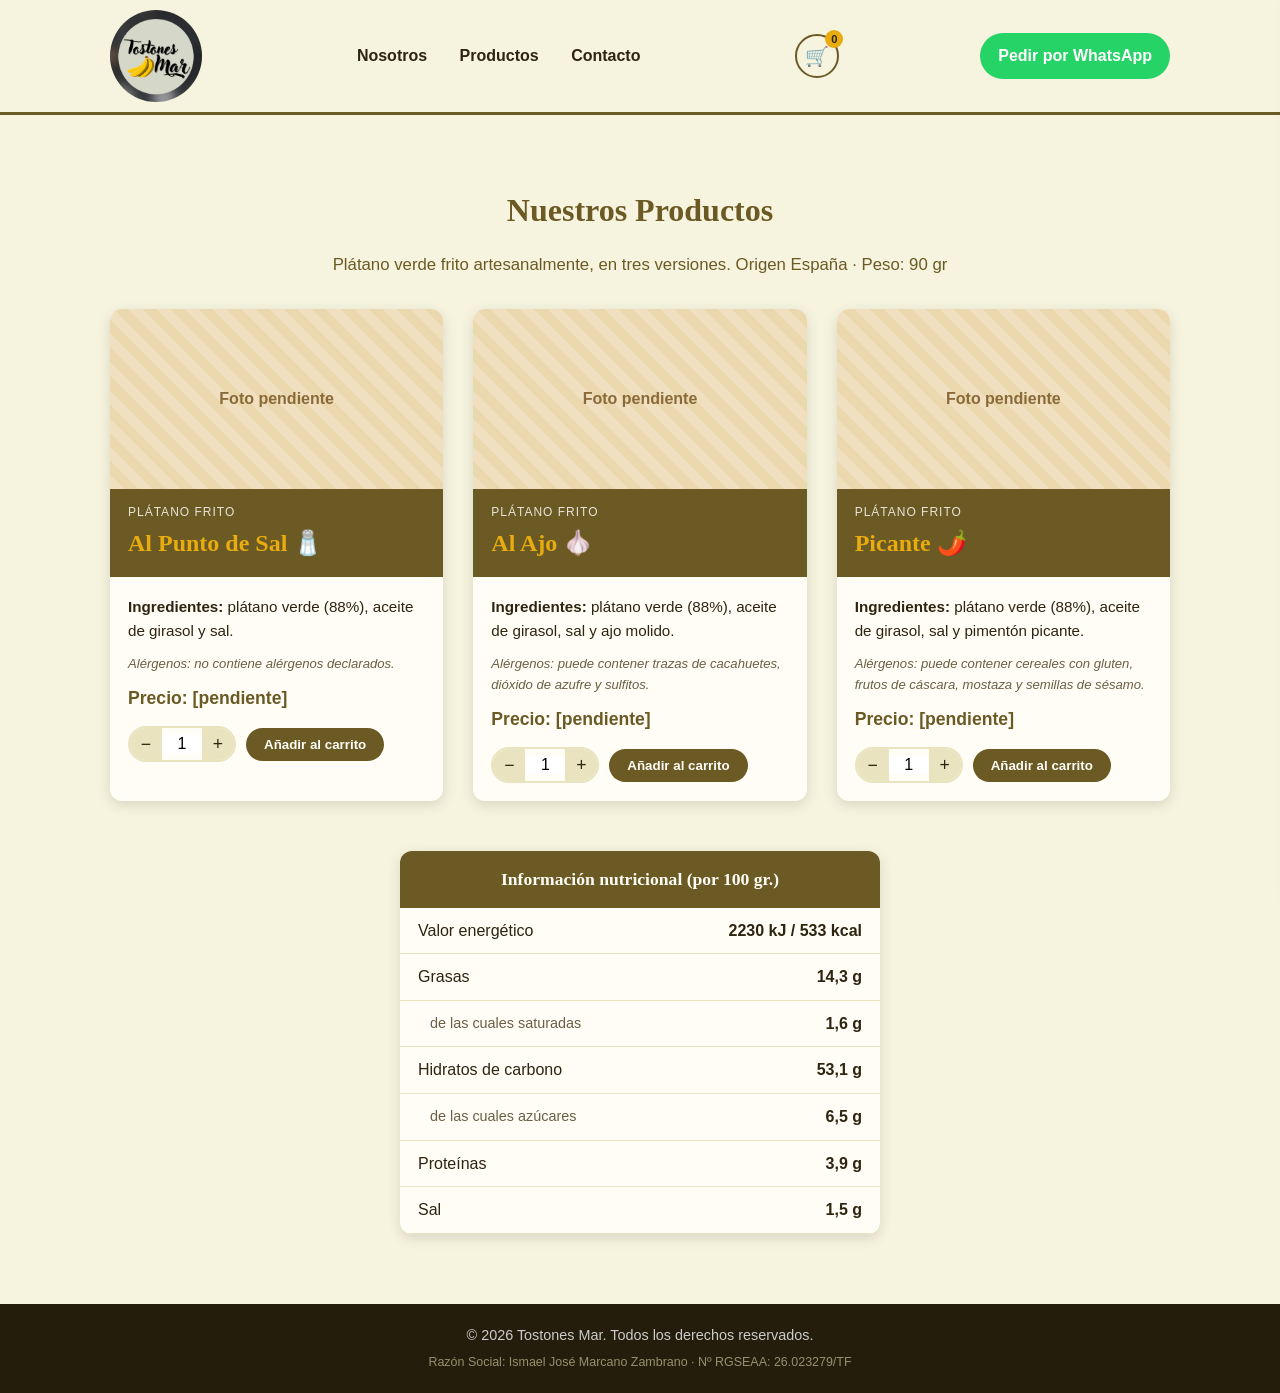
==== productos.html @ 58e9b597 "Añadir carrusel automatico, carrito de compra y pagina de productos" ====
<!DOCTYPE html>
<html lang="es">
<head>
<meta charset="UTF-8">
<meta name="viewport" content="width=device-width, initial-scale=1.0">
<title>Productos - Tostones Mar</title>
<link rel="stylesheet" href="css/style.css">
<link rel="icon" type="image/jpeg" href="imagenes/logo.jpg">
</head>
<body>

<header class="header">
  <div class="container header-inner">
    <a href="index.html"><img src="imagenes/logo.jpg" alt="Tostones Mar" class="logo-img"></a>
    <nav class="nav">
      <a href="index.html#nosotros">Nosotros</a>
      <a href="productos.html">Productos</a>
      <a href="index.html#contacto">Contacto</a>
    </nav>
    <button class="cart-btn" id="cartBtn" aria-label="Ver carrito">🛒<span class="cart-count" id="cartCount">0</span></button>
    <a class="btn-whatsapp-header" href="https://wa.me/34633424305" target="_blank" rel="noopener">Pedir por WhatsApp</a>
  </div>
</header>

<section class="pagina-productos">
  <div class="container">
    <h1>Nuestros Productos</h1>
    <p class="subtitulo">Plátano verde frito artesanalmente, en tres versiones. Origen España · Peso: 90 gr</p>

    <div class="grid-productos">

      <div class="producto-card">
        <div class="producto-img placeholder">Foto pendiente</div>
        <div class="producto-ribbon">
          <span class="ribbon-tipo">Plátano Frito</span>
          <span class="ribbon-sabor">Al Punto de Sal 🧂</span>
        </div>
        <div class="producto-body">
          <p><strong>Ingredientes:</strong> plátano verde (88%), aceite de girasol y sal.</p>
          <p class="alergenos">Alérgenos: no contiene alérgenos declarados.</p>
          <span class="precio">Precio: [pendiente]</span>
          <div class="add-to-cart" data-nombre="Plátano Frito - Al Punto de Sal">
            <div class="cantidad-selector">
              <button type="button" class="qty-btn" data-action="dec">−</button>
              <input type="number" class="qty-input" value="1" min="1">
              <button type="button" class="qty-btn" data-action="inc">+</button>
            </div>
            <button type="button" class="btn-add-cart">Añadir al carrito</button>
          </div>
        </div>
      </div>

      <div class="producto-card">
        <div class="producto-img placeholder">Foto pendiente</div>
        <div class="producto-ribbon">
          <span class="ribbon-tipo">Plátano Frito</span>
          <span class="ribbon-sabor">Al Ajo 🧄</span>
        </div>
        <div class="producto-body">
          <p><strong>Ingredientes:</strong> plátano verde (88%), aceite de girasol, sal y ajo molido.</p>
          <p class="alergenos">Alérgenos: puede contener trazas de cacahuetes, dióxido de azufre y sulfitos.</p>
          <span class="precio">Precio: [pendiente]</span>
          <div class="add-to-cart" data-nombre="Plátano Frito - Al Ajo">
            <div class="cantidad-selector">
              <button type="button" class="qty-btn" data-action="dec">−</button>
              <input type="number" class="qty-input" value="1" min="1">
              <button type="button" class="qty-btn" data-action="inc">+</button>
            </div>
            <button type="button" class="btn-add-cart">Añadir al carrito</button>
          </div>
        </div>
      </div>

      <div class="producto-card">
        <div class="producto-img placeholder">Foto pendiente</div>
        <div class="producto-ribbon">
          <span class="ribbon-tipo">Plátano Frito</span>
          <span class="ribbon-sabor">Picante 🌶️</span>
        </div>
        <div class="producto-body">
          <p><strong>Ingredientes:</strong> plátano verde (88%), aceite de girasol, sal y pimentón picante.</p>
          <p class="alergenos">Alérgenos: puede contener cereales con gluten, frutos de cáscara, mostaza y semillas de sésamo.</p>
          <span class="precio">Precio: [pendiente]</span>
          <div class="add-to-cart" data-nombre="Plátano Frito - Picante">
            <div class="cantidad-selector">
              <button type="button" class="qty-btn" data-action="dec">−</button>
              <input type="number" class="qty-input" value="1" min="1">
              <button type="button" class="qty-btn" data-action="inc">+</button>
            </div>
            <button type="button" class="btn-add-cart">Añadir al carrito</button>
          </div>
        </div>
      </div>

    </div>

    <div class="nutricion">
      <h3>Información nutricional (por 100 gr.)</h3>
      <table>
        <tr><td>Valor energético</td><td>2230 kJ / 533 kcal</td></tr>
        <tr><td>Grasas</td><td>14,3 g</td></tr>
        <tr><td class="fila-sub">de las cuales saturadas</td><td>1,6 g</td></tr>
        <tr><td>Hidratos de carbono</td><td>53,1 g</td></tr>
        <tr><td class="fila-sub">de las cuales azúcares</td><td>6,5 g</td></tr>
        <tr><td>Proteínas</td><td>3,9 g</td></tr>
        <tr><td>Sal</td><td>1,5 g</td></tr>
      </table>
    </div>
  </div>
</section>

<footer class="footer">
  <div class="container">
    <p>&copy; 2026 Tostones Mar. Todos los derechos reservados.</p>
    <p class="legal">Razón Social: Ismael José Marcano Zambrano · Nº RGSEAA: 26.023279/TF</p>
  </div>
</footer>

<div class="overlay" id="overlay"></div>

<aside class="cart-drawer" id="cartDrawer">
  <div class="cart-header">
    <h3>Tu solicitud</h3>
    <button type="button" class="cerrar" id="cerrarCart" aria-label="Cerrar carrito">✕</button>
  </div>
  <div class="cart-items" id="cartItems">
    <p class="cart-vacio" id="cartVacio">Aún no has añadido productos.</p>
  </div>
  <button type="button" class="btn-whatsapp btn-checkout" id="btnCheckout" style="display:none">Enviar solicitud</button>
</aside>

<div class="modal" id="checkoutModal">
  <div class="modal-content">
    <button type="button" class="cerrar" id="cerrarModal" aria-label="Cerrar formulario">✕</button>
    <h3>Completa tus datos</h3>
    <p class="modal-nota">Se abrirá tu aplicación de correo con la solicitud lista para enviar a Tostones Mar.</p>
    <form id="checkoutForm">
      <label for="nombreCompleto">Nombre completo *</label>
      <input type="text" id="nombreCompleto" required>

      <label for="telefono">Número de teléfono *</label>
      <input type="tel" id="telefono" required>

      <label for="correo">Correo electrónico *</label>
      <input type="email" id="correo" required>

      <button type="submit" class="btn-whatsapp">Enviar solicitud por correo</button>
    </form>
  </div>
</div>

<script src="js/script.js"></script>
</body>
</html>
---- css/style.css ----
:root {
  --crema: #f6f3de;
  --crema-oscuro: #e9e4bf;
  --oliva: #6b5a24;
  --oliva-oscuro: #443a17;
  --mostaza: #e8ab10;
  --texto: #2e2410;
  --blanco: #fffdf6;
}

* { box-sizing: border-box; margin: 0; padding: 0; }

body {
  font-family: 'Segoe UI', Tahoma, Verdana, sans-serif;
  color: var(--texto);
  background: var(--crema);
  line-height: 1.6;
}

.container {
  max-width: 1100px;
  margin: 0 auto;
  padding: 0 20px;
}

h1, h2, h3 { font-family: Georgia, 'Times New Roman', serif; }

/* HEADER */
.header {
  background: var(--crema);
  border-bottom: 3px solid var(--oliva);
  position: sticky;
  top: 0;
  z-index: 10;
}

.header-inner {
  display: flex;
  align-items: center;
  justify-content: space-between;
  padding: 10px 20px;
  flex-wrap: wrap;
  gap: 12px;
}

.logo-img {
  display: block;
  width: 92px;
  height: 92px;
  border-radius: 50%;
  object-fit: cover;
}

.nav a {
  margin: 0 14px;
  text-decoration: none;
  color: var(--texto);
  font-weight: 600;
}
.nav a:hover { color: var(--oliva); }

.btn-whatsapp-header {
  background: #25D366;
  color: white;
  padding: 10px 18px;
  border-radius: 30px;
  text-decoration: none;
  font-weight: 600;
  white-space: nowrap;
}

.cart-btn {
  position: relative;
  background: none;
  border: 2px solid var(--oliva);
  border-radius: 50%;
  width: 44px;
  height: 44px;
  font-size: 1.2rem;
  cursor: pointer;
  display: flex;
  align-items: center;
  justify-content: center;
}

.cart-count {
  position: absolute;
  top: -6px;
  right: -6px;
  background: var(--mostaza);
  color: var(--texto);
  font-size: 0.7rem;
  font-weight: bold;
  min-width: 18px;
  height: 18px;
  border-radius: 50%;
  display: flex;
  align-items: center;
  justify-content: center;
  padding: 0 3px;
}

/* HERO */
.hero {
  background: linear-gradient(160deg, var(--oliva) 0%, var(--oliva-oscuro) 100%);
  color: var(--blanco);
  text-align: center;
  padding: 90px 20px;
}

.hero h1 {
  font-size: 2.6rem;
  margin-bottom: 16px;
  color: var(--mostaza);
}

.hero p {
  font-size: 1.2rem;
  margin-bottom: 40px;
  opacity: 0.95;
}

/* CARRUSEL */
.carrusel {
  position: relative;
  max-width: 380px;
  margin: 0 auto;
}

.carrusel-viewport {
  overflow: hidden;
  border-radius: 12px;
}

.carrusel-track {
  display: flex;
  transition: transform 0.35s ease;
}

.carrusel-slide {
  flex: 0 0 100%;
  min-width: 0;
}

.carrusel-flecha {
  position: absolute;
  top: 40%;
  transform: translateY(-50%);
  background: var(--blanco);
  color: var(--oliva);
  border: none;
  width: 38px;
  height: 38px;
  border-radius: 50%;
  font-size: 1.4rem;
  cursor: pointer;
  box-shadow: 0 2px 8px rgba(0,0,0,0.3);
}
.carrusel-flecha.prev { left: -14px; }
.carrusel-flecha.next { right: -14px; }

.carrusel-puntos {
  display: flex;
  justify-content: center;
  gap: 8px;
  margin-top: 16px;
}

.carrusel-puntos button {
  width: 10px;
  height: 10px;
  border-radius: 50%;
  border: none;
  background: rgba(255,255,255,0.4);
  cursor: pointer;
  padding: 0;
}
.carrusel-puntos button.activo { background: var(--mostaza); }

.cta-ver-productos { text-align: center; margin-top: 30px; }

.btn-secundario {
  display: inline-block;
  background: transparent;
  color: var(--mostaza);
  border: 2px solid var(--mostaza);
  padding: 11px 26px;
  border-radius: 30px;
  text-decoration: none;
  font-weight: 600;
  transition: background 0.15s ease, color 0.15s ease;
}
.btn-secundario:hover { background: var(--mostaza); color: var(--oliva-oscuro); }

.btn-whatsapp {
  display: inline-block;
  background: #25D366;
  color: white;
  padding: 14px 30px;
  border-radius: 30px;
  text-decoration: none;
  font-weight: bold;
  font-size: 1.1rem;
  transition: transform 0.15s ease;
}
.btn-whatsapp:hover { transform: scale(1.05); }

/* SECTIONS */
section { padding: 70px 0; }

.nosotros { background: var(--blanco); text-align: center; }
.nosotros h2, .productos h2, .contacto h2,
.pagina-productos h1 {
  font-size: 2rem;
  margin-bottom: 16px;
  color: var(--oliva);
}
.nosotros p {
  max-width: 700px;
  margin: 0 auto;
  font-size: 1.05rem;
}

.productos { text-align: center; background: var(--crema-oscuro); }
.productos .subtitulo, .pagina-productos .subtitulo {
  color: var(--oliva);
  margin-bottom: 30px;
  font-size: 1.05rem;
}

.pagina-productos { text-align: center; }

.grid-productos {
  display: grid;
  grid-template-columns: repeat(auto-fit, minmax(260px, 1fr));
  gap: 30px;
  margin-bottom: 50px;
}

.producto-card {
  background: var(--blanco);
  border-radius: 12px;
  overflow: hidden;
  box-shadow: 0 4px 14px rgba(0,0,0,0.12);
  text-align: left;
}

.producto-img.placeholder {
  background: repeating-linear-gradient(45deg, #f0e0c0, #f0e0c0 10px, #ecd8ae 10px, #ecd8ae 20px);
  height: 180px;
  display: flex;
  align-items: center;
  justify-content: center;
  color: #8a6a3a;
  font-weight: 600;
}

.producto-ribbon {
  background: var(--oliva);
  padding: 14px 18px;
  display: flex;
  flex-direction: column;
  gap: 2px;
}

.ribbon-tipo {
  color: var(--blanco);
  font-size: 0.75rem;
  letter-spacing: 1px;
  text-transform: uppercase;
  opacity: 0.85;
}

.ribbon-sabor {
  color: var(--mostaza);
  font-family: 'Segoe Script', 'Brush Script MT', Georgia, cursive;
  font-size: 1.5rem;
  font-weight: bold;
}

.producto-body { padding: 18px; }
.producto-body p { font-size: 0.95rem; margin-bottom: 10px; color: var(--texto); }
.producto-body .alergenos { font-size: 0.82rem; color: #6b5f45; font-style: italic; }
.precio { display: block; font-weight: bold; color: var(--oliva); font-size: 1.1rem; margin-bottom: 14px; }

.add-to-cart {
  display: flex;
  align-items: center;
  gap: 10px;
  flex-wrap: wrap;
}

.cantidad-selector {
  display: flex;
  align-items: center;
  border: 2px solid var(--crema-oscuro);
  border-radius: 30px;
  overflow: hidden;
}

.qty-btn {
  background: var(--crema-oscuro);
  border: none;
  width: 32px;
  height: 32px;
  font-size: 1.1rem;
  cursor: pointer;
  color: var(--texto);
}

.qty-input {
  width: 40px;
  text-align: center;
  border: none;
  font-size: 1rem;
  -moz-appearance: textfield;
}
.qty-input::-webkit-outer-spin-button,
.qty-input::-webkit-inner-spin-button { -webkit-appearance: none; margin: 0; }

.btn-add-cart {
  background: var(--oliva);
  color: var(--blanco);
  border: none;
  padding: 9px 18px;
  border-radius: 30px;
  font-weight: 600;
  cursor: pointer;
  transition: background 0.15s ease;
}
.btn-add-cart:hover { background: var(--oliva-oscuro); }

.nutricion {
  max-width: 480px;
  margin: 50px auto 0;
  background: var(--blanco);
  border-radius: 12px;
  overflow: hidden;
  box-shadow: 0 4px 14px rgba(0,0,0,0.12);
}
.nutricion h3 {
  background: var(--oliva);
  color: var(--blanco);
  padding: 14px 18px;
  font-size: 1.1rem;
}
.nutricion table { width: 100%; border-collapse: collapse; }
.nutricion td {
  padding: 10px 18px;
  border-bottom: 1px solid var(--crema-oscuro);
  text-align: left;
}
.nutricion td:last-child { text-align: right; font-weight: 600; }
.nutricion .fila-sub { padding-left: 30px; color: #6b5f45; font-size: 0.9rem; }

.contacto {
  background: var(--oliva-oscuro);
  color: var(--blanco);
  text-align: center;
}
.contacto h2 { color: var(--mostaza); }
.contacto p { margin-bottom: 20px; }

.datos-contacto {
  margin-top: 30px;
  display: flex;
  flex-direction: column;
  gap: 8px;
  font-size: 1.05rem;
}

.footer {
  background: #241d0c;
  color: #ccc;
  text-align: center;
  padding: 20px;
  font-size: 0.9rem;
}
.footer .legal { margin-top: 6px; font-size: 0.78rem; color: #998f6f; }

/* CARRITO */
.overlay {
  display: none;
  position: fixed;
  inset: 0;
  background: rgba(0,0,0,0.5);
  z-index: 20;
}
.overlay.visible { display: block; }

.cart-drawer {
  position: fixed;
  top: 0;
  right: -360px;
  width: 340px;
  max-width: 90vw;
  height: 100%;
  background: var(--blanco);
  box-shadow: -4px 0 20px rgba(0,0,0,0.2);
  z-index: 21;
  display: flex;
  flex-direction: column;
  padding: 20px;
  transition: right 0.3s ease;
}
.cart-drawer.abierto { right: 0; }

.cart-header {
  display: flex;
  justify-content: space-between;
  align-items: center;
  margin-bottom: 20px;
}
.cart-header h3 { color: var(--oliva); }

.cerrar {
  background: none;
  border: none;
  font-size: 1.3rem;
  cursor: pointer;
  color: var(--texto);
}

.cart-items { flex: 1; overflow-y: auto; }
.cart-vacio { color: #6b5f45; font-size: 0.95rem; }

.cart-item {
  display: flex;
  justify-content: space-between;
  align-items: center;
  gap: 10px;
  padding: 12px 0;
  border-bottom: 1px solid var(--crema-oscuro);
}
.cart-item-nombre { font-size: 0.92rem; }
.cart-item-cantidad { color: var(--oliva); font-weight: 600; }
.cart-item-quitar {
  background: none;
  border: none;
  color: #a33;
  font-size: 1.1rem;
  cursor: pointer;
}

.btn-checkout { width: 100%; text-align: center; margin-top: 16px; border: none; }

/* MODAL */
.modal {
  display: none;
  position: fixed;
  inset: 0;
  z-index: 22;
  align-items: center;
  justify-content: center;
  padding: 20px;
}
.modal.visible { display: flex; }

.modal-content {
  position: relative;
  background: var(--blanco);
  border-radius: 12px;
  padding: 30px;
  max-width: 420px;
  width: 100%;
}
.modal-content h3 { color: var(--oliva); margin-bottom: 10px; }
.modal-nota { font-size: 0.88rem; color: #6b5f45; margin-bottom: 20px; }

#checkoutForm { display: flex; flex-direction: column; gap: 6px; }
#checkoutForm label { font-size: 0.9rem; font-weight: 600; margin-top: 8px; }
#checkoutForm input {
  padding: 10px 12px;
  border: 2px solid var(--crema-oscuro);
  border-radius: 8px;
  font-size: 1rem;
  font-family: inherit;
}
#checkoutForm input:focus { outline: none; border-color: var(--oliva); }
#checkoutForm .btn-whatsapp { border: none; margin-top: 18px; cursor: pointer; }

@media (max-width: 600px) {
  .hero h1 { font-size: 2rem; }
  .nav { display: none; }
  .logo-img { width: 68px; height: 68px; }
}
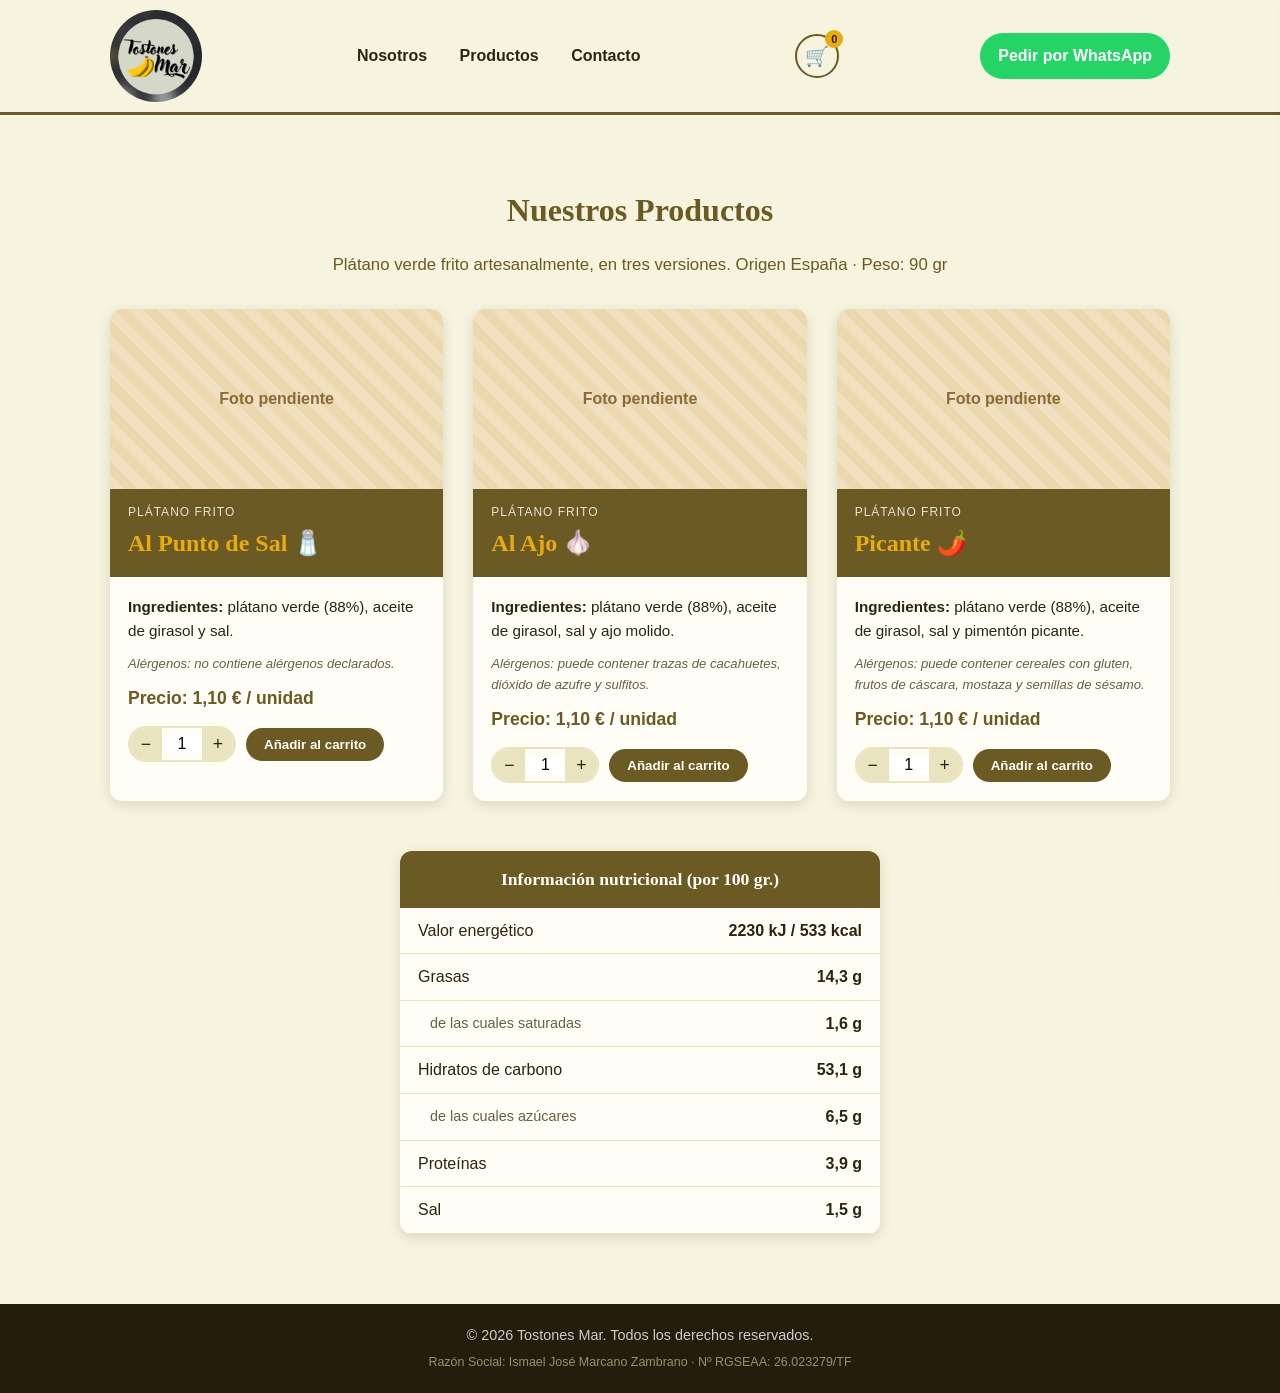
==== commit 47206f7f: "Agregar precio por unidad y horarios de atencion" ====
--- a/productos.html
+++ b/productos.html
@@ -38,7 +38,7 @@
         <div class="producto-body">
           <p><strong>Ingredientes:</strong> plátano verde (88%), aceite de girasol y sal.</p>
           <p class="alergenos">Alérgenos: no contiene alérgenos declarados.</p>
-          <span class="precio">Precio: [pendiente]</span>
+          <span class="precio">Precio: 1,10 € / unidad</span>
           <div class="add-to-cart" data-nombre="Plátano Frito - Al Punto de Sal">
             <div class="cantidad-selector">
               <button type="button" class="qty-btn" data-action="dec">−</button>
@@ -59,7 +59,7 @@
         <div class="producto-body">
           <p><strong>Ingredientes:</strong> plátano verde (88%), aceite de girasol, sal y ajo molido.</p>
           <p class="alergenos">Alérgenos: puede contener trazas de cacahuetes, dióxido de azufre y sulfitos.</p>
-          <span class="precio">Precio: [pendiente]</span>
+          <span class="precio">Precio: 1,10 € / unidad</span>
           <div class="add-to-cart" data-nombre="Plátano Frito - Al Ajo">
             <div class="cantidad-selector">
               <button type="button" class="qty-btn" data-action="dec">−</button>
@@ -80,7 +80,7 @@
         <div class="producto-body">
           <p><strong>Ingredientes:</strong> plátano verde (88%), aceite de girasol, sal y pimentón picante.</p>
           <p class="alergenos">Alérgenos: puede contener cereales con gluten, frutos de cáscara, mostaza y semillas de sésamo.</p>
-          <span class="precio">Precio: [pendiente]</span>
+          <span class="precio">Precio: 1,10 € / unidad</span>
           <div class="add-to-cart" data-nombre="Plátano Frito - Picante">
             <div class="cantidad-selector">
               <button type="button" class="qty-btn" data-action="dec">−</button>
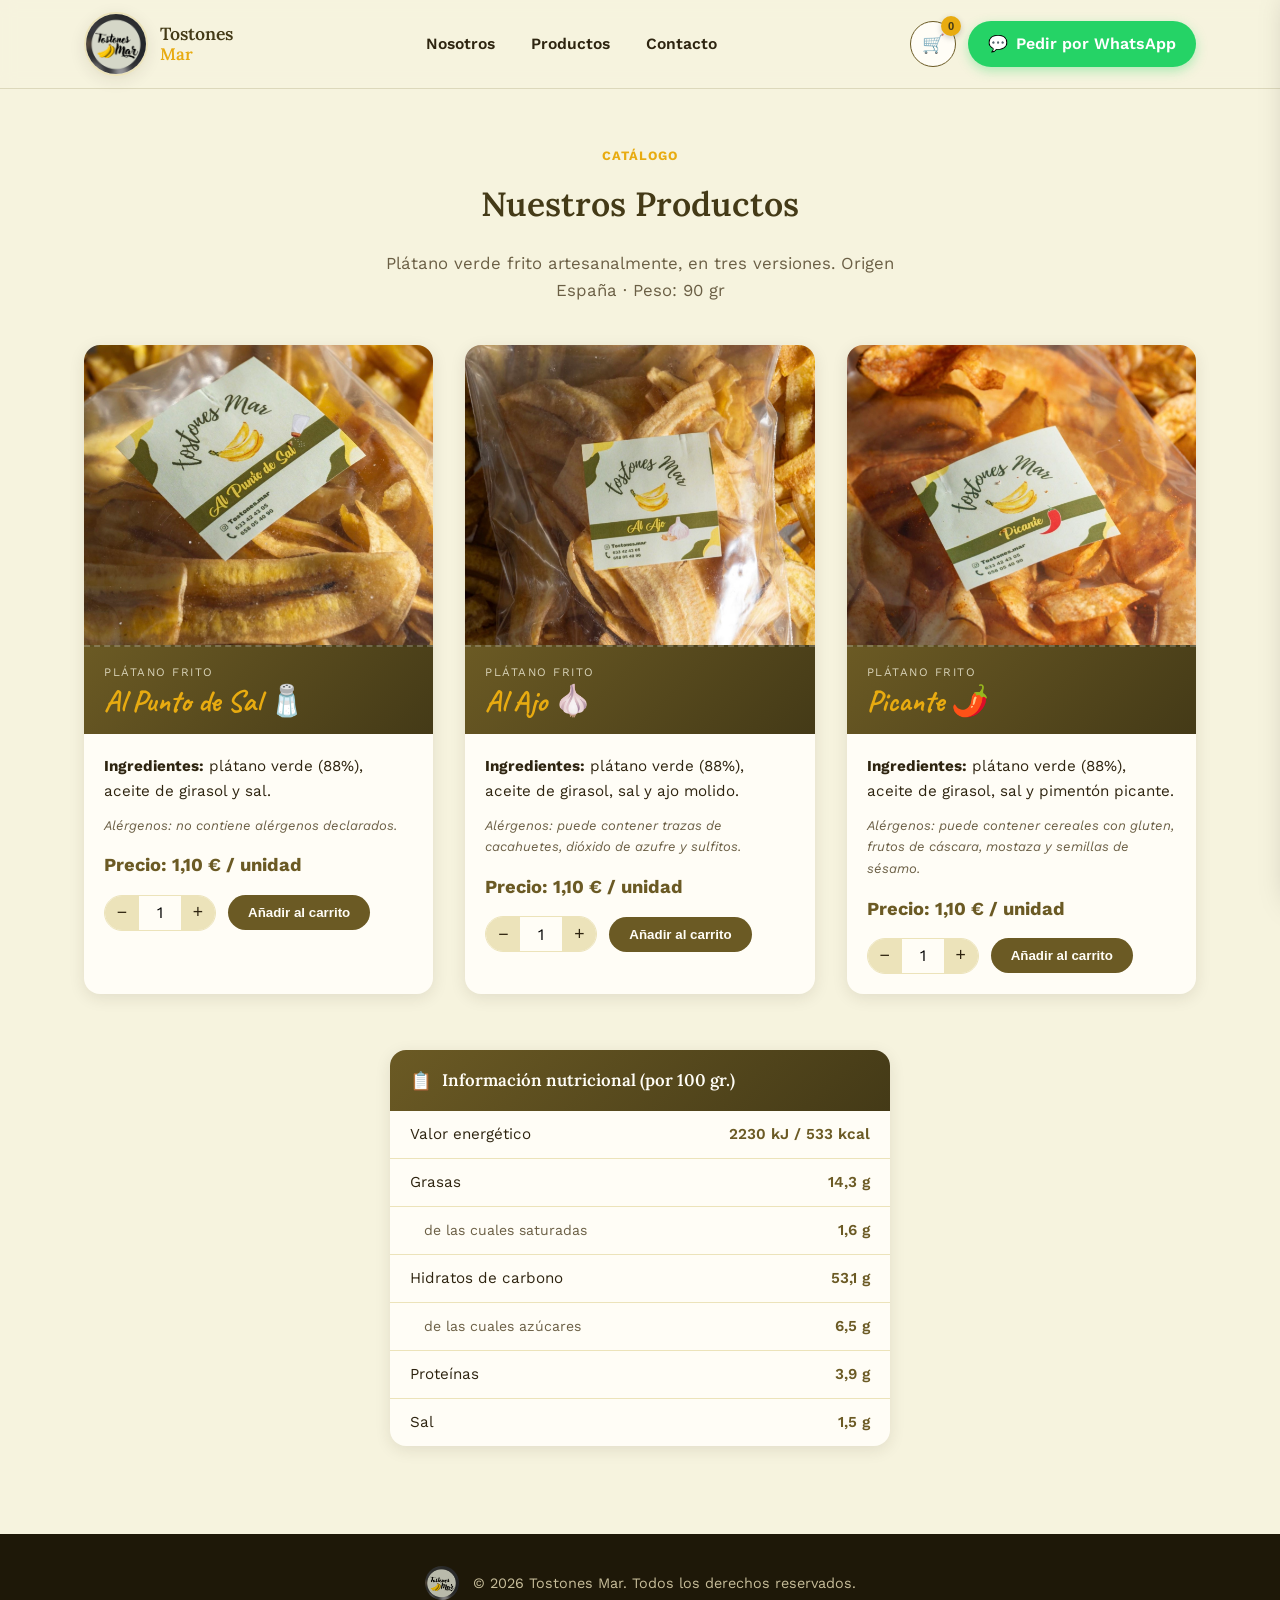
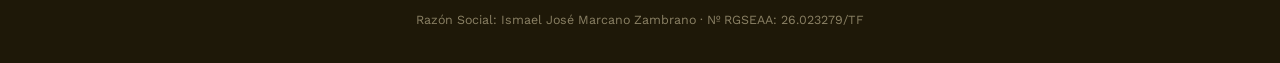
==== commit 84faa984: "Rediseno completo con Claude Design: nueva tipografia, animaciones, menu movil y fotos reales de pro" ====
--- a/productos.html
+++ b/productos.html
@@ -11,26 +11,33 @@
 
 <header class="header">
   <div class="container header-inner">
-    <a href="index.html"><img src="imagenes/logo.jpg" alt="Tostones Mar" class="logo-img"></a>
-    <nav class="nav">
+    <a href="index.html" class="brand">
+      <img src="imagenes/logo.jpg" alt="Tostones Mar" class="logo-img">
+      <span class="brand-name">Tostones<span>Mar</span></span>
+    </a>
+    <nav class="nav" id="nav">
       <a href="index.html#nosotros">Nosotros</a>
       <a href="productos.html">Productos</a>
       <a href="index.html#contacto">Contacto</a>
     </nav>
-    <button class="cart-btn" id="cartBtn" aria-label="Ver carrito">🛒<span class="cart-count" id="cartCount">0</span></button>
-    <a class="btn-whatsapp-header" href="https://wa.me/34633424305" target="_blank" rel="noopener">Pedir por WhatsApp</a>
+    <div class="header-actions">
+      <button class="cart-btn" id="cartBtn" aria-label="Ver carrito">🛒<span class="cart-count" id="cartCount">0</span></button>
+      <a class="btn-whatsapp-header" href="https://wa.me/34633424305" target="_blank" rel="noopener"><span class="wa-icon">💬</span><span class="wa-text">Pedir por WhatsApp</span></a>
+      <button class="menu-btn" id="menuBtn" aria-label="Abrir menú" aria-expanded="false"><span></span><span></span><span></span></button>
+    </div>
   </div>
 </header>
 
 <section class="pagina-productos">
-  <div class="container">
+  <div class="container reveal">
+    <span class="section-tag">Catálogo</span>
     <h1>Nuestros Productos</h1>
     <p class="subtitulo">Plátano verde frito artesanalmente, en tres versiones. Origen España · Peso: 90 gr</p>
 
     <div class="grid-productos">
 
       <div class="producto-card">
-        <div class="producto-img placeholder">Foto pendiente</div>
+        <img src="imagenes/sal.jpg" alt="Plátano Frito - Al Punto de Sal" class="producto-img" style="object-position: 50% 34%">
         <div class="producto-ribbon">
           <span class="ribbon-tipo">Plátano Frito</span>
           <span class="ribbon-sabor">Al Punto de Sal 🧂</span>
@@ -51,7 +58,7 @@
       </div>
 
       <div class="producto-card">
-        <div class="producto-img placeholder">Foto pendiente</div>
+        <img src="imagenes/ajo.jpg" alt="Plátano Frito - Al Ajo" class="producto-img" style="object-position: 50% 46%">
         <div class="producto-ribbon">
           <span class="ribbon-tipo">Plátano Frito</span>
           <span class="ribbon-sabor">Al Ajo 🧄</span>
@@ -72,7 +79,7 @@
       </div>
 
       <div class="producto-card">
-        <div class="producto-img placeholder">Foto pendiente</div>
+        <img src="imagenes/picante.jpg" alt="Plátano Frito - Picante" class="producto-img" style="object-position: 50% 33%">
         <div class="producto-ribbon">
           <span class="ribbon-tipo">Plátano Frito</span>
           <span class="ribbon-sabor">Picante 🌶️</span>
@@ -111,7 +118,10 @@
 
 <footer class="footer">
   <div class="container">
-    <p>&copy; 2026 Tostones Mar. Todos los derechos reservados.</p>
+    <div class="footer-inner">
+      <img src="imagenes/logo.jpg" alt="Tostones Mar" class="footer-logo">
+      <p>&copy; 2026 Tostones Mar. Todos los derechos reservados.</p>
+    </div>
     <p class="legal">Razón Social: Ismael José Marcano Zambrano · Nº RGSEAA: 26.023279/TF</p>
   </div>
 </footer>
--- a/css/style.css
+++ b/css/style.css
@@ -1,140 +1,292 @@
+@import url('https://fonts.googleapis.com/css2?family=Lora:ital,wght@0,400;0,500;0,600;0,700;1,500;1,600&family=Work+Sans:wght@400;500;600;700&family=Caveat:wght@600;700&display=swap');
+
 :root {
   --crema: #f6f3de;
-  --crema-oscuro: #e9e4bf;
+  --crema-oscuro: #ece3ba;
   --oliva: #6b5a24;
+  --oliva-luz: #8a7434;
   --oliva-oscuro: #443a17;
   --mostaza: #e8ab10;
+  --mostaza-suave: #f6cf6b;
   --texto: #2e2410;
+  --texto-suave: #6b5f45;
   --blanco: #fffdf6;
+  --whatsapp: #25D366;
+  --whatsapp-oscuro: #1ea952;
+  --sombra: 0 10px 30px -8px rgba(46, 36, 16, 0.22);
+  --sombra-suave: 0 4px 16px rgba(46, 36, 16, 0.10);
+  --radio: 16px;
 }
 
 * { box-sizing: border-box; margin: 0; padding: 0; }
 
+html { scroll-behavior: smooth; }
+
 body {
-  font-family: 'Segoe UI', Tahoma, Verdana, sans-serif;
+  font-family: 'Work Sans', -apple-system, sans-serif;
   color: var(--texto);
   background: var(--crema);
-  line-height: 1.6;
+  line-height: 1.65;
+  -webkit-font-smoothing: antialiased;
 }
 
 .container {
-  max-width: 1100px;
+  max-width: 1160px;
   margin: 0 auto;
-  padding: 0 20px;
-}
-
-h1, h2, h3 { font-family: Georgia, 'Times New Roman', serif; }
-
-/* HEADER */
+  padding: 0 24px;
+}
+
+h1, h2, h3 { font-family: 'Lora', Georgia, serif; font-weight: 600; text-wrap: pretty; }
+
+a { color: var(--oliva); }
+a:hover { color: var(--oliva-oscuro); }
+
+img { max-width: 100%; }
+
+/* ===== HEADER ===== */
 .header {
-  background: var(--crema);
-  border-bottom: 3px solid var(--oliva);
+  background: rgba(246, 243, 222, 0.92);
+  backdrop-filter: blur(8px);
+  border-bottom: 1px solid rgba(107, 90, 36, 0.18);
   position: sticky;
   top: 0;
-  z-index: 10;
+  z-index: 30;
 }
 
 .header-inner {
   display: flex;
   align-items: center;
   justify-content: space-between;
-  padding: 10px 20px;
-  flex-wrap: wrap;
+  padding: 12px 24px;
+  gap: 16px;
+}
+
+.brand {
+  display: flex;
+  align-items: center;
   gap: 12px;
+  text-decoration: none;
+  color: var(--texto);
 }
 
 .logo-img {
   display: block;
-  width: 92px;
-  height: 92px;
+  width: 64px;
+  height: 64px;
   border-radius: 50%;
   object-fit: cover;
+  border: 2px solid var(--crema-oscuro);
+  box-shadow: var(--sombra-suave);
+  transition: transform 0.25s ease;
+}
+.brand:hover .logo-img { transform: rotate(-6deg) scale(1.04); }
+
+.brand-name {
+  font-family: 'Lora', serif;
+  font-weight: 600;
+  font-size: 1.1rem;
+  line-height: 1.15;
+  color: var(--oliva-oscuro);
+}
+.brand-name span { display: block; color: var(--mostaza); font-size: 0.95em; }
+
+.nav {
+  display: flex;
+  gap: 32px;
 }
 
 .nav a {
-  margin: 0 14px;
   text-decoration: none;
   color: var(--texto);
   font-weight: 600;
+  font-size: 0.98rem;
+  position: relative;
+  padding: 6px 2px;
+}
+.nav a::after {
+  content: '';
+  position: absolute;
+  left: 0; right: 0; bottom: -2px;
+  height: 2px;
+  background: var(--mostaza);
+  transform: scaleX(0);
+  transform-origin: left;
+  transition: transform 0.25s ease;
 }
 .nav a:hover { color: var(--oliva); }
+.nav a:hover::after { transform: scaleX(1); }
+
+.header-actions {
+  display: flex;
+  align-items: center;
+  gap: 12px;
+}
 
 .btn-whatsapp-header {
-  background: #25D366;
+  background: var(--whatsapp);
   color: white;
-  padding: 10px 18px;
+  padding: 10px 20px;
   border-radius: 30px;
   text-decoration: none;
   font-weight: 600;
   white-space: nowrap;
+  display: flex;
+  align-items: center;
+  gap: 8px;
+  box-shadow: 0 4px 12px rgba(37, 211, 102, 0.35);
+  transition: transform 0.2s ease, box-shadow 0.2s ease;
+  animation: pulseOnce 1.5s ease-in-out 1.2s 2;
+}
+.btn-whatsapp-header:hover { transform: translateY(-2px); box-shadow: 0 8px 18px rgba(37, 211, 102, 0.42); color: white; }
+@keyframes pulseOnce {
+  0%, 100% { box-shadow: 0 4px 12px rgba(37, 211, 102, 0.35); }
+  50% { box-shadow: 0 4px 22px rgba(37, 211, 102, 0.65); }
 }
 
 .cart-btn {
   position: relative;
-  background: none;
-  border: 2px solid var(--oliva);
+  background: var(--blanco);
+  border: 1.5px solid var(--oliva);
   border-radius: 50%;
-  width: 44px;
-  height: 44px;
-  font-size: 1.2rem;
+  width: 46px;
+  height: 46px;
+  font-size: 1.15rem;
   cursor: pointer;
   display: flex;
   align-items: center;
   justify-content: center;
-}
+  transition: background 0.2s ease, transform 0.2s ease;
+}
+.cart-btn:hover { background: var(--crema-oscuro); transform: translateY(-2px); }
 
 .cart-count {
   position: absolute;
   top: -6px;
   right: -6px;
   background: var(--mostaza);
-  color: var(--texto);
+  color: var(--oliva-oscuro);
   font-size: 0.7rem;
   font-weight: bold;
-  min-width: 18px;
-  height: 18px;
+  min-width: 20px;
+  height: 20px;
   border-radius: 50%;
   display: flex;
   align-items: center;
   justify-content: center;
   padding: 0 3px;
-}
-
-/* HERO */
+  box-shadow: 0 2px 6px rgba(0,0,0,0.2);
+  transition: transform 0.2s ease;
+}
+.cart-count.bump { animation: bump 0.35s ease; }
+@keyframes bump { 0% { transform: scale(1); } 40% { transform: scale(1.4); } 100% { transform: scale(1); } }
+
+.menu-btn {
+  display: none;
+  flex-direction: column;
+  justify-content: center;
+  gap: 5px;
+  width: 40px;
+  height: 40px;
+  background: none;
+  border: none;
+  cursor: pointer;
+}
+.menu-btn span {
+  display: block;
+  width: 100%;
+  height: 2px;
+  background: var(--oliva-oscuro);
+  border-radius: 2px;
+  transition: transform 0.25s ease, opacity 0.25s ease;
+}
+.menu-btn[aria-expanded="true"] span:nth-child(1) { transform: translateY(7px) rotate(45deg); }
+.menu-btn[aria-expanded="true"] span:nth-child(2) { opacity: 0; }
+.menu-btn[aria-expanded="true"] span:nth-child(3) { transform: translateY(-7px) rotate(-45deg); }
+
+/* ===== HERO ===== */
 .hero {
-  background: linear-gradient(160deg, var(--oliva) 0%, var(--oliva-oscuro) 100%);
+  background:
+    radial-gradient(circle at 15% 20%, rgba(232, 171, 16, 0.10), transparent 45%),
+    radial-gradient(circle at 85% 80%, rgba(232, 171, 16, 0.08), transparent 40%),
+    radial-gradient(rgba(255,255,255,0.035) 1px, transparent 1px),
+    linear-gradient(160deg, var(--oliva) 0%, var(--oliva-oscuro) 100%);
+  background-size: auto, auto, 22px 22px, auto;
   color: var(--blanco);
-  text-align: center;
-  padding: 90px 20px;
-}
-
-.hero h1 {
-  font-size: 2.6rem;
-  margin-bottom: 16px;
-  color: var(--mostaza);
-}
-
-.hero p {
-  font-size: 1.2rem;
-  margin-bottom: 40px;
-  opacity: 0.95;
-}
-
-/* CARRUSEL */
+  padding: 84px 0 110px;
+  overflow: hidden;
+  position: relative;
+}
+
+.hero-inner {
+  display: grid;
+  grid-template-columns: 1.05fr 0.95fr;
+  align-items: center;
+  gap: 56px;
+}
+
+.hero-badge {
+  display: inline-flex;
+  align-items: center;
+  gap: 8px;
+  background: rgba(255,255,255,0.1);
+  border: 1px solid rgba(246, 207, 107, 0.4);
+  color: var(--mostaza-suave);
+  font-size: 0.82rem;
+  font-weight: 600;
+  letter-spacing: 0.03em;
+  text-transform: uppercase;
+  padding: 7px 16px;
+  border-radius: 30px;
+  margin-bottom: 22px;
+}
+
+.hero-texto h1 {
+  font-size: clamp(2.4rem, 4vw, 3.3rem);
+  line-height: 1.12;
+  margin-bottom: 18px;
+  color: var(--blanco);
+}
+.hero-texto h1 em { color: var(--mostaza); font-style: italic; }
+
+.hero-texto p {
+  font-size: 1.15rem;
+  max-width: 460px;
+  opacity: 0.92;
+  margin-bottom: 32px;
+}
+
+.hero-cta { display: flex; align-items: center; gap: 18px; flex-wrap: wrap; }
+
+/* ===== CARRUSEL ===== */
+.carrusel-col { position: relative; }
+.carrusel-col::before {
+  content: '';
+  position: absolute;
+  top: 50%; left: 50%;
+  width: 340px; height: 340px;
+  background: linear-gradient(135deg, var(--mostaza), var(--oliva-luz));
+  opacity: 0.22;
+  border-radius: 42% 58% 55% 45% / 55% 45% 58% 42%;
+  transform: translate(-50%, -50%) rotate(-6deg);
+  z-index: 0;
+}
+.carrusel { z-index: 1; }
+
 .carrusel {
   position: relative;
-  max-width: 380px;
+  max-width: 400px;
   margin: 0 auto;
 }
 
 .carrusel-viewport {
   overflow: hidden;
-  border-radius: 12px;
+  border-radius: var(--radio);
+  box-shadow: var(--sombra);
 }
 
 .carrusel-track {
   display: flex;
-  transition: transform 0.35s ease;
+  transition: transform 0.45s cubic-bezier(.65,0,.35,1);
 }
 
 .carrusel-slide {
@@ -144,156 +296,233 @@
 
 .carrusel-flecha {
   position: absolute;
-  top: 40%;
+  top: 38%;
   transform: translateY(-50%);
   background: var(--blanco);
   color: var(--oliva);
   border: none;
-  width: 38px;
-  height: 38px;
+  width: 40px;
+  height: 40px;
   border-radius: 50%;
   font-size: 1.4rem;
   cursor: pointer;
-  box-shadow: 0 2px 8px rgba(0,0,0,0.3);
-}
-.carrusel-flecha.prev { left: -14px; }
-.carrusel-flecha.next { right: -14px; }
+  box-shadow: 0 4px 14px rgba(0,0,0,0.28);
+  transition: transform 0.2s ease, background 0.2s ease;
+}
+.carrusel-flecha:hover { transform: translateY(-50%) scale(1.08); background: var(--mostaza-suave); }
+.carrusel-flecha.prev { left: -18px; }
+.carrusel-flecha.next { right: -18px; }
 
 .carrusel-puntos {
   display: flex;
   justify-content: center;
-  gap: 8px;
-  margin-top: 16px;
+  gap: 9px;
+  margin-top: 18px;
 }
 
 .carrusel-puntos button {
-  width: 10px;
-  height: 10px;
+  width: 9px;
+  height: 9px;
   border-radius: 50%;
   border: none;
-  background: rgba(255,255,255,0.4);
+  background: rgba(255,255,255,0.35);
   cursor: pointer;
   padding: 0;
-}
-.carrusel-puntos button.activo { background: var(--mostaza); }
-
-.cta-ver-productos { text-align: center; margin-top: 30px; }
-
+  transition: background 0.2s ease, transform 0.2s ease;
+}
+.carrusel-puntos button.activo { background: var(--mostaza); transform: scale(1.25); }
+
+.cta-ver-productos { text-align: center; margin-top: 34px; }
+
+/* ===== BOTONES ===== */
 .btn-secundario {
-  display: inline-block;
+  display: inline-flex;
+  align-items: center;
+  gap: 8px;
   background: transparent;
-  color: var(--mostaza);
-  border: 2px solid var(--mostaza);
-  padding: 11px 26px;
+  color: var(--mostaza-suave);
+  border: 1.5px solid var(--mostaza-suave);
+  padding: 12px 28px;
   border-radius: 30px;
   text-decoration: none;
   font-weight: 600;
-  transition: background 0.15s ease, color 0.15s ease;
-}
-.btn-secundario:hover { background: var(--mostaza); color: var(--oliva-oscuro); }
+  transition: background 0.2s ease, color 0.2s ease, transform 0.2s ease;
+}
+.btn-secundario:hover { background: var(--mostaza); border-color: var(--mostaza); color: var(--oliva-oscuro); transform: translateY(-2px); }
 
 .btn-whatsapp {
-  display: inline-block;
-  background: #25D366;
+  display: inline-flex;
+  align-items: center;
+  gap: 10px;
+  background: var(--whatsapp);
   color: white;
-  padding: 14px 30px;
+  padding: 15px 32px;
   border-radius: 30px;
   text-decoration: none;
-  font-weight: bold;
-  font-size: 1.1rem;
-  transition: transform 0.15s ease;
-}
-.btn-whatsapp:hover { transform: scale(1.05); }
-
-/* SECTIONS */
-section { padding: 70px 0; }
-
-.nosotros { background: var(--blanco); text-align: center; }
-.nosotros h2, .productos h2, .contacto h2,
-.pagina-productos h1 {
-  font-size: 2rem;
-  margin-bottom: 16px;
+  font-weight: 700;
+  font-size: 1.05rem;
+  box-shadow: 0 8px 20px rgba(37, 211, 102, 0.3);
+  transition: transform 0.2s ease, box-shadow 0.2s ease, background 0.2s ease;
+}
+.btn-whatsapp:hover { transform: translateY(-3px); box-shadow: 0 12px 26px rgba(37, 211, 102, 0.4); background: var(--whatsapp-oscuro); color: white; }
+
+/* ===== SECCIONES GENERALES ===== */
+section { padding: 88px 0; }
+
+.section-tag {
+  display: inline-block;
+  font-size: 0.8rem;
+  font-weight: 700;
+  letter-spacing: 0.08em;
+  text-transform: uppercase;
+  color: var(--mostaza);
+  margin-bottom: 10px;
+}
+
+.reveal {
+  opacity: 0;
+  transform: translateY(24px);
+  transition: opacity 0.7s ease, transform 0.7s ease;
+}
+.reveal.visible { opacity: 1; transform: translateY(0); }
+
+/* NUESTRA HISTORIA */
+.nosotros { background: var(--blanco); position: relative; z-index: 1; margin-top: -36px; border-radius: 36px 36px 0 0; }
+.nosotros-inner {
+  display: grid;
+  grid-template-columns: 0.85fr 1.15fr;
+  gap: 48px;
+  align-items: center;
+}
+
+.nosotros h2, .productos h2, .contacto h2, .pagina-productos h1 {
+  font-size: 2.1rem;
+  margin-bottom: 18px;
+  color: var(--oliva-oscuro);
+}
+
+.nosotros-texto p {
+  font-size: 1.08rem;
+  color: var(--texto);
+  position: relative;
+  padding-left: 22px;
+  border-left: 3px solid var(--mostaza-suave);
+}
+
+.nosotros-foto {
+  border-radius: var(--radio);
+  overflow: hidden;
+  box-shadow: var(--sombra);
+}
+
+.foto-placeholder {
+  background: repeating-linear-gradient(135deg, #f0e0c0, #f0e0c0 12px, #e8d69f 12px, #e8d69f 24px);
+  height: 280px;
+  display: flex;
+  flex-direction: column;
+  align-items: center;
+  justify-content: center;
+  gap: 6px;
   color: var(--oliva);
-}
-.nosotros p {
-  max-width: 700px;
-  margin: 0 auto;
+  font-weight: 600;
+  font-family: 'Work Sans', monospace;
+}
+.foto-placeholder .icono-placeholder { font-size: 1.8rem; opacity: 0.7; }
+.foto-placeholder small { font-weight: 500; font-size: 0.78rem; letter-spacing: 0.03em; opacity: 0.75; }
+
+/* PRODUCTOS / NUTRICION en index */
+.productos { text-align: center; background: linear-gradient(180deg, var(--crema-oscuro), var(--crema)); }
+.productos .subtitulo, .pagina-productos .subtitulo {
+  color: var(--texto-suave);
+  margin: 0 auto 40px;
   font-size: 1.05rem;
-}
-
-.productos { text-align: center; background: var(--crema-oscuro); }
-.productos .subtitulo, .pagina-productos .subtitulo {
-  color: var(--oliva);
-  margin-bottom: 30px;
-  font-size: 1.05rem;
-}
-
-.pagina-productos { text-align: center; }
+  max-width: 560px;
+}
+.pagina-productos { text-align: center; padding-top: 56px; }
+.pagina-productos .section-tag { display: block; }
 
 .grid-productos {
   display: grid;
-  grid-template-columns: repeat(auto-fit, minmax(260px, 1fr));
-  gap: 30px;
-  margin-bottom: 50px;
+  grid-template-columns: repeat(auto-fit, minmax(270px, 1fr));
+  gap: 32px;
+  margin-bottom: 56px;
 }
 
 .producto-card {
   background: var(--blanco);
-  border-radius: 12px;
+  border-radius: var(--radio);
   overflow: hidden;
-  box-shadow: 0 4px 14px rgba(0,0,0,0.12);
+  box-shadow: var(--sombra-suave);
   text-align: left;
-}
+  transition: transform 0.3s ease, box-shadow 0.3s ease;
+}
+.producto-card:hover { transform: translateY(-6px); box-shadow: var(--sombra); }
+
+.producto-img {
+  display: block;
+  width: 100%;
+  height: 300px;
+  object-fit: cover;
+  object-position: 50% 42%;
+  transition: transform 0.4s ease;
+}
+.producto-card:hover .producto-img:not(.placeholder) { transform: scale(1.05); }
 
 .producto-img.placeholder {
   background: repeating-linear-gradient(45deg, #f0e0c0, #f0e0c0 10px, #ecd8ae 10px, #ecd8ae 20px);
-  height: 180px;
-  display: flex;
+  height: 190px;
+  display: flex;
+  flex-direction: column;
+  gap: 6px;
   align-items: center;
   justify-content: center;
   color: #8a6a3a;
   font-weight: 600;
-}
+  font-size: 0.9rem;
+}
+.producto-img.placeholder::before { content: '📷'; font-size: 1.6rem; opacity: 0.65; }
 
 .producto-ribbon {
-  background: var(--oliva);
-  padding: 14px 18px;
+  background: linear-gradient(135deg, var(--oliva), var(--oliva-oscuro));
+  padding: 16px 20px;
   display: flex;
   flex-direction: column;
-  gap: 2px;
+  gap: 3px;
+  border-top: 2px dashed rgba(255,255,255,0.22);
 }
 
 .ribbon-tipo {
-  color: var(--blanco);
-  font-size: 0.75rem;
-  letter-spacing: 1px;
+  color: var(--crema);
+  font-size: 0.72rem;
+  letter-spacing: 1.5px;
   text-transform: uppercase;
-  opacity: 0.85;
+  opacity: 0.8;
 }
 
 .ribbon-sabor {
   color: var(--mostaza);
-  font-family: 'Segoe Script', 'Brush Script MT', Georgia, cursive;
-  font-size: 1.5rem;
-  font-weight: bold;
-}
-
-.producto-body { padding: 18px; }
+  font-family: 'Caveat', cursive;
+  font-size: 1.9rem;
+  font-weight: 700;
+  line-height: 1.1;
+}
+
+.producto-body { padding: 20px; }
 .producto-body p { font-size: 0.95rem; margin-bottom: 10px; color: var(--texto); }
-.producto-body .alergenos { font-size: 0.82rem; color: #6b5f45; font-style: italic; }
-.precio { display: block; font-weight: bold; color: var(--oliva); font-size: 1.1rem; margin-bottom: 14px; }
+.producto-body .alergenos { font-size: 0.82rem; color: var(--texto-suave); font-style: italic; }
+.precio { display: block; font-weight: 700; color: var(--oliva); font-size: 1.15rem; margin: 14px 0; }
 
 .add-to-cart {
   display: flex;
   align-items: center;
-  gap: 10px;
+  gap: 12px;
   flex-wrap: wrap;
 }
 
 .cantidad-selector {
   display: flex;
   align-items: center;
-  border: 2px solid var(--crema-oscuro);
+  border: 1.5px solid var(--crema-oscuro);
   border-radius: 30px;
   overflow: hidden;
 }
@@ -301,18 +530,22 @@
 .qty-btn {
   background: var(--crema-oscuro);
   border: none;
-  width: 32px;
-  height: 32px;
+  width: 34px;
+  height: 34px;
   font-size: 1.1rem;
   cursor: pointer;
   color: var(--texto);
-}
+  transition: background 0.15s ease;
+}
+.qty-btn:hover { background: var(--mostaza-suave); }
 
 .qty-input {
-  width: 40px;
+  width: 42px;
   text-align: center;
   border: none;
   font-size: 1rem;
+  font-family: inherit;
+  background: transparent;
   -moz-appearance: textfield;
 }
 .qty-input::-webkit-outer-spin-button,
@@ -322,86 +555,130 @@
   background: var(--oliva);
   color: var(--blanco);
   border: none;
-  padding: 9px 18px;
+  padding: 10px 20px;
   border-radius: 30px;
   font-weight: 600;
   cursor: pointer;
-  transition: background 0.15s ease;
-}
-.btn-add-cart:hover { background: var(--oliva-oscuro); }
+  transition: background 0.2s ease, transform 0.2s ease;
+}
+.btn-add-cart:hover { background: var(--oliva-oscuro); transform: translateY(-2px); }
+.btn-add-cart:active { transform: scale(0.96); }
 
 .nutricion {
-  max-width: 480px;
-  margin: 50px auto 0;
+  max-width: 500px;
+  margin: 0 auto;
   background: var(--blanco);
-  border-radius: 12px;
+  border-radius: var(--radio);
   overflow: hidden;
-  box-shadow: 0 4px 14px rgba(0,0,0,0.12);
+  box-shadow: var(--sombra-suave);
 }
 .nutricion h3 {
-  background: var(--oliva);
+  background: linear-gradient(135deg, var(--oliva), var(--oliva-oscuro));
   color: var(--blanco);
-  padding: 14px 18px;
-  font-size: 1.1rem;
-}
+  padding: 16px 20px;
+  font-size: 1.05rem;
+  font-weight: 600;
+  display: flex;
+  align-items: center;
+  gap: 10px;
+}
+.nutricion h3::before { content: '📋'; font-size: 1.1rem; }
 .nutricion table { width: 100%; border-collapse: collapse; }
 .nutricion td {
-  padding: 10px 18px;
+  padding: 11px 20px;
   border-bottom: 1px solid var(--crema-oscuro);
   text-align: left;
-}
-.nutricion td:last-child { text-align: right; font-weight: 600; }
-.nutricion .fila-sub { padding-left: 30px; color: #6b5f45; font-size: 0.9rem; }
-
+  font-size: 0.95rem;
+}
+.nutricion tr:last-child td { border-bottom: none; }
+.nutricion td:last-child { text-align: right; font-weight: 600; color: var(--oliva); }
+.nutricion .fila-sub { padding-left: 34px; color: var(--texto-suave); font-size: 0.88rem; font-weight: 400; }
+
+/* CONTACTO */
 .contacto {
-  background: var(--oliva-oscuro);
+  background:
+    radial-gradient(circle at 90% 10%, rgba(232, 171, 16, 0.12), transparent 40%),
+    radial-gradient(rgba(255,255,255,0.03) 1px, transparent 1px),
+    var(--oliva-oscuro);
+  background-size: auto, 22px 22px, auto;
   color: var(--blanco);
   text-align: center;
+  position: relative;
+  z-index: 1;
+  margin-top: -36px;
+  border-radius: 36px 36px 0 0;
 }
 .contacto h2 { color: var(--mostaza); }
-.contacto p { margin-bottom: 20px; }
+.contacto > .container > p { margin-bottom: 32px; opacity: 0.9; font-size: 1.05rem; }
 
 .datos-contacto {
-  margin-top: 30px;
-  display: flex;
-  flex-direction: column;
-  gap: 8px;
-  font-size: 1.05rem;
-}
+  margin-top: 40px;
+  display: grid;
+  grid-template-columns: repeat(auto-fit, minmax(200px, 1fr));
+  gap: 18px;
+  text-align: left;
+}
+
+.dato-card {
+  background: rgba(255,255,255,0.06);
+  border: 1px solid rgba(255,255,255,0.12);
+  border-top: 3px solid var(--mostaza);
+  border-radius: 4px 4px 14px 14px;
+  padding: 20px;
+  display: flex;
+  align-items: flex-start;
+  gap: 12px;
+  transition: background 0.2s ease, transform 0.2s ease;
+}
+.dato-card:hover { background: rgba(255,255,255,0.1); transform: translateY(-3px); }
+.dato-icono { font-size: 1.3rem; line-height: 1; flex-shrink: 0; }
+.dato-card strong { display: block; font-size: 0.78rem; text-transform: uppercase; letter-spacing: 0.04em; color: var(--mostaza-suave); margin-bottom: 4px; }
+.dato-card span, .dato-card a { font-size: 0.98rem; color: var(--blanco); text-decoration: none; overflow-wrap: anywhere; }
+.dato-card a:hover { color: var(--mostaza); }
 
 .footer {
-  background: #241d0c;
-  color: #ccc;
+  background: #1e1808;
+  color: #c7bd9a;
+  padding: 32px 20px;
+  font-size: 0.9rem;
+}
+.footer-inner {
+  display: flex;
+  align-items: center;
+  justify-content: center;
+  gap: 14px;
+  flex-wrap: wrap;
   text-align: center;
-  padding: 20px;
-  font-size: 0.9rem;
-}
-.footer .legal { margin-top: 6px; font-size: 0.78rem; color: #998f6f; }
-
-/* CARRITO */
+}
+.footer-logo { width: 34px; height: 34px; border-radius: 50%; object-fit: cover; opacity: 0.85; }
+.footer .legal { margin-top: 10px; font-size: 0.78rem; color: #8a8064; text-align: center; }
+
+/* ===== CARRITO ===== */
 .overlay {
   display: none;
   position: fixed;
   inset: 0;
-  background: rgba(0,0,0,0.5);
-  z-index: 20;
-}
-.overlay.visible { display: block; }
+  background: rgba(30, 24, 8, 0.55);
+  backdrop-filter: blur(2px);
+  z-index: 40;
+}
+.overlay.visible { display: block; animation: fadeIn 0.25s ease; }
+@keyframes fadeIn { from { opacity: 0; } to { opacity: 1; } }
 
 .cart-drawer {
   position: fixed;
   top: 0;
-  right: -360px;
-  width: 340px;
+  right: -380px;
+  width: 360px;
   max-width: 90vw;
   height: 100%;
   background: var(--blanco);
-  box-shadow: -4px 0 20px rgba(0,0,0,0.2);
-  z-index: 21;
+  box-shadow: -8px 0 30px rgba(0,0,0,0.25);
+  z-index: 41;
   display: flex;
   flex-direction: column;
-  padding: 20px;
-  transition: right 0.3s ease;
+  padding: 26px;
+  transition: right 0.35s cubic-bezier(.65,0,.35,1);
 }
 .cart-drawer.abierto { right: 0; }
 
@@ -409,47 +686,60 @@
   display: flex;
   justify-content: space-between;
   align-items: center;
-  margin-bottom: 20px;
-}
-.cart-header h3 { color: var(--oliva); }
+  margin-bottom: 22px;
+  padding-bottom: 16px;
+  border-bottom: 1px solid var(--crema-oscuro);
+}
+.cart-header h3 { color: var(--oliva-oscuro); font-size: 1.3rem; }
 
 .cerrar {
-  background: none;
+  background: var(--crema);
   border: none;
-  font-size: 1.3rem;
+  border-radius: 50%;
+  width: 34px;
+  height: 34px;
+  font-size: 1.1rem;
   cursor: pointer;
   color: var(--texto);
-}
+  transition: background 0.2s ease;
+}
+.cerrar:hover { background: var(--crema-oscuro); }
 
 .cart-items { flex: 1; overflow-y: auto; }
-.cart-vacio { color: #6b5f45; font-size: 0.95rem; }
+.cart-vacio { color: var(--texto-suave); font-size: 0.95rem; text-align: center; padding: 40px 10px; }
 
 .cart-item {
   display: flex;
   justify-content: space-between;
   align-items: center;
   gap: 10px;
-  padding: 12px 0;
+  padding: 14px 0;
   border-bottom: 1px solid var(--crema-oscuro);
-}
-.cart-item-nombre { font-size: 0.92rem; }
-.cart-item-cantidad { color: var(--oliva); font-weight: 600; }
+  animation: fadeIn 0.25s ease;
+}
+.cart-item-nombre { font-size: 0.93rem; }
+.cart-item-cantidad { color: var(--oliva); font-weight: 700; background: var(--crema); padding: 3px 10px; border-radius: 20px; font-size: 0.85rem; }
 .cart-item-quitar {
   background: none;
   border: none;
   color: #a33;
   font-size: 1.1rem;
   cursor: pointer;
-}
-
-.btn-checkout { width: 100%; text-align: center; margin-top: 16px; border: none; }
-
-/* MODAL */
+  width: 28px;
+  height: 28px;
+  border-radius: 50%;
+  transition: background 0.15s ease;
+}
+.cart-item-quitar:hover { background: #f3dede; }
+
+.btn-checkout { width: 100%; justify-content: center; text-align: center; margin-top: 18px; border: none; }
+
+/* ===== MODAL ===== */
 .modal {
   display: none;
   position: fixed;
   inset: 0;
-  z-index: 22;
+  z-index: 42;
   align-items: center;
   justify-content: center;
   padding: 20px;
@@ -459,28 +749,68 @@
 .modal-content {
   position: relative;
   background: var(--blanco);
-  border-radius: 12px;
-  padding: 30px;
-  max-width: 420px;
+  border-radius: var(--radio);
+  padding: 34px;
+  max-width: 440px;
   width: 100%;
-}
-.modal-content h3 { color: var(--oliva); margin-bottom: 10px; }
-.modal-nota { font-size: 0.88rem; color: #6b5f45; margin-bottom: 20px; }
+  box-shadow: var(--sombra);
+  animation: modalPop 0.28s cubic-bezier(.34,1.56,.64,1);
+}
+@keyframes modalPop { from { opacity: 0; transform: scale(0.94) translateY(10px); } to { opacity: 1; transform: scale(1) translateY(0); } }
+
+.modal-content h3 { color: var(--oliva-oscuro); margin-bottom: 10px; font-size: 1.4rem; }
+.modal-nota { font-size: 0.88rem; color: var(--texto-suave); margin-bottom: 22px; }
 
 #checkoutForm { display: flex; flex-direction: column; gap: 6px; }
-#checkoutForm label { font-size: 0.9rem; font-weight: 600; margin-top: 8px; }
+#checkoutForm label { font-size: 0.88rem; font-weight: 600; margin-top: 10px; color: var(--oliva-oscuro); }
 #checkoutForm input {
-  padding: 10px 12px;
-  border: 2px solid var(--crema-oscuro);
-  border-radius: 8px;
+  padding: 11px 14px;
+  border: 1.5px solid var(--crema-oscuro);
+  border-radius: 10px;
   font-size: 1rem;
   font-family: inherit;
+  transition: border-color 0.2s ease;
 }
 #checkoutForm input:focus { outline: none; border-color: var(--oliva); }
-#checkoutForm .btn-whatsapp { border: none; margin-top: 18px; cursor: pointer; }
+#checkoutForm .btn-whatsapp { border: none; margin-top: 20px; cursor: pointer; justify-content: center; }
+
+/* ===== RESPONSIVE ===== */
+@media (max-width: 900px) {
+  .hero-inner { grid-template-columns: 1fr; text-align: center; }
+  .hero-texto p { margin-left: auto; margin-right: auto; }
+  .hero-cta { justify-content: center; }
+  .nosotros-inner { grid-template-columns: 1fr; }
+  .nosotros-texto p { text-align: left; }
+}
+
+@media (max-width: 720px) {
+  .nav {
+    position: absolute;
+    top: 100%;
+    left: 0;
+    right: 0;
+    background: var(--blanco);
+    flex-direction: column;
+    gap: 0;
+    padding: 8px 0;
+    box-shadow: var(--sombra-suave);
+    transform: translateY(-8px);
+    opacity: 0;
+    pointer-events: none;
+    transition: opacity 0.2s ease, transform 0.2s ease;
+  }
+  .nav.abierto { opacity: 1; pointer-events: auto; transform: translateY(0); }
+  .nav a { padding: 14px 24px; border-bottom: 1px solid var(--crema); }
+  .menu-btn { display: flex; }
+  .wa-text { display: none; }
+  .btn-whatsapp-header { padding: 0; width: 46px; height: 46px; border-radius: 50%; justify-content: center; }
+}
 
 @media (max-width: 600px) {
-  .hero h1 { font-size: 2rem; }
-  .nav { display: none; }
-  .logo-img { width: 68px; height: 68px; }
-}
+  .hero { padding: 56px 0 64px; }
+  .hero-texto h1 { font-size: 2.15rem; }
+  .logo-img { width: 52px; height: 52px; }
+  .brand-name { font-size: 0.95rem; }
+  section { padding: 60px 0; }
+  .modal-content { padding: 26px; }
+}
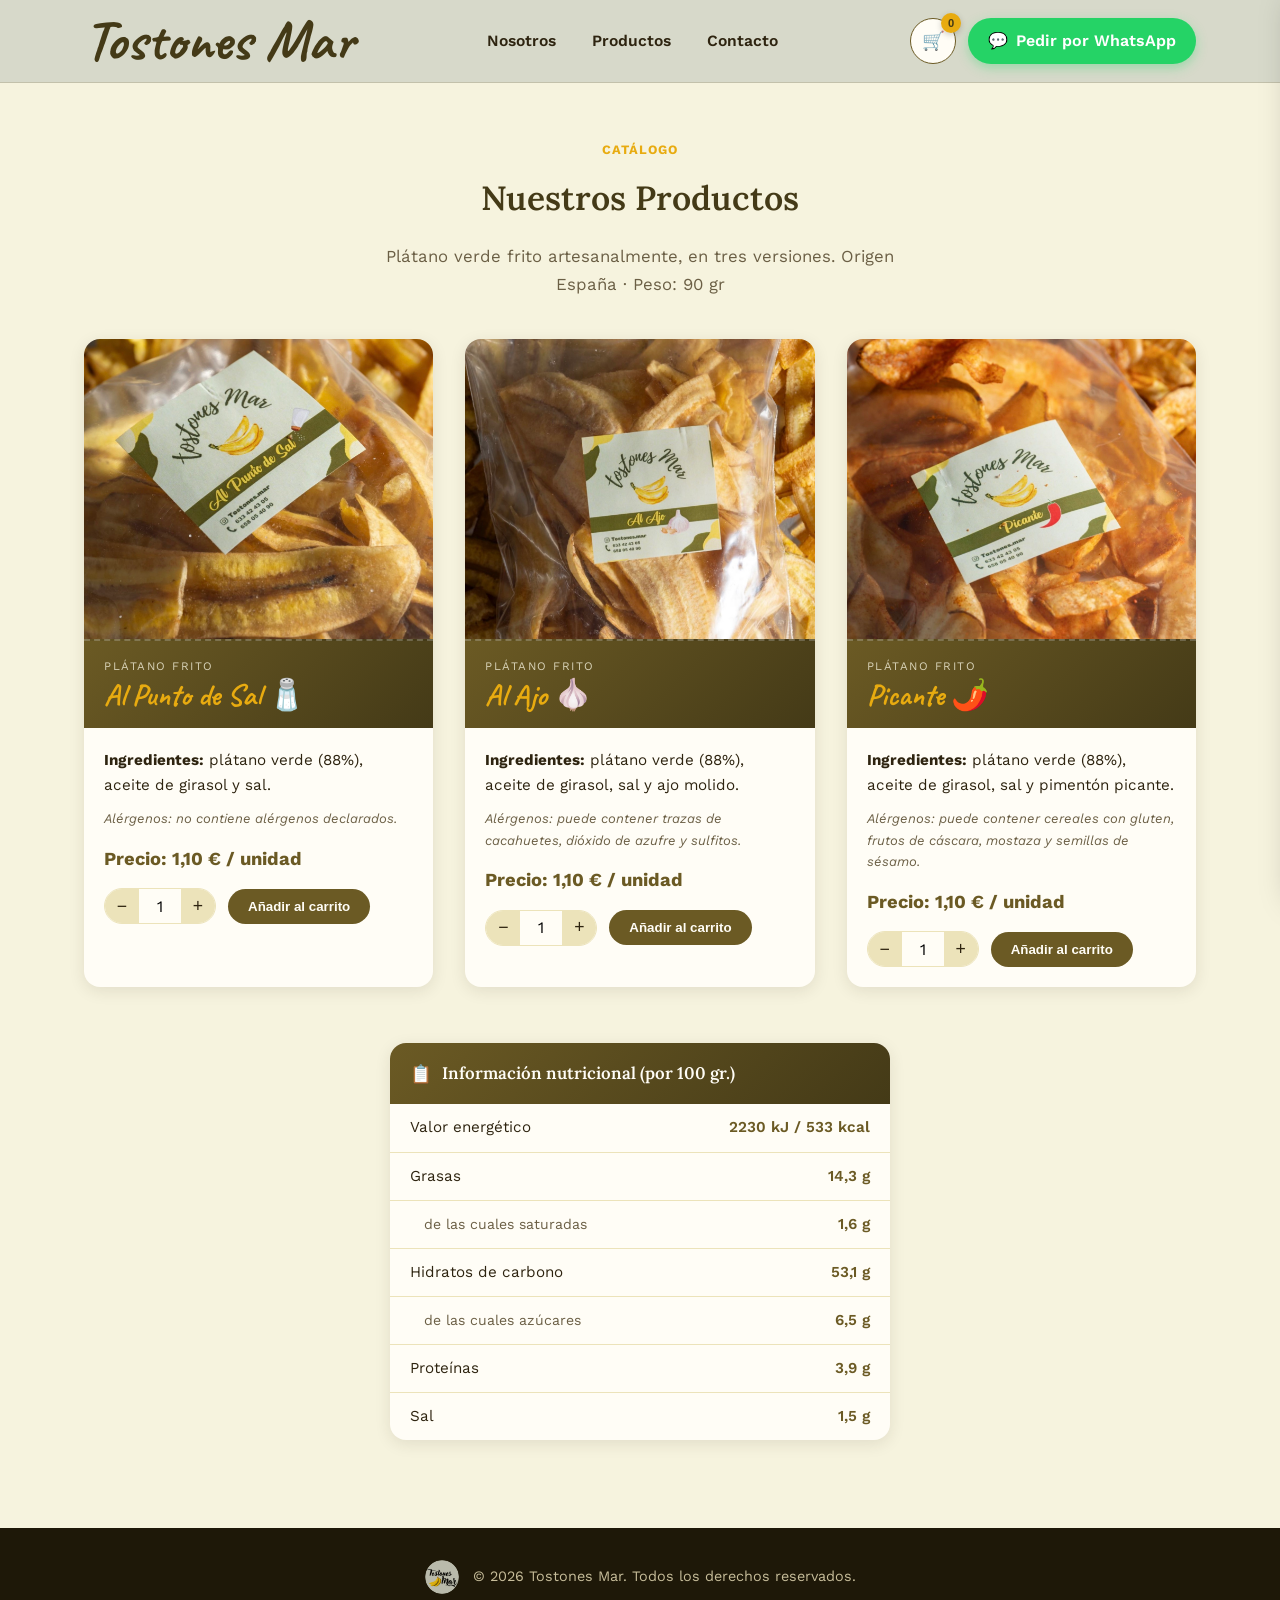
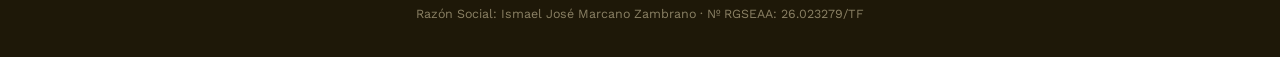
==== commit 061edb98: "Rediseno del header: logo transparente, luego texto Tostones Mar en cursiva con el color del logo de" ====
--- a/productos.html
+++ b/productos.html
@@ -5,15 +5,14 @@
 <meta name="viewport" content="width=device-width, initial-scale=1.0">
 <title>Productos - Tostones Mar</title>
 <link rel="stylesheet" href="css/style.css">
-<link rel="icon" type="image/jpeg" href="imagenes/logo.jpg">
+<link rel="icon" type="image/png" href="imagenes/logo.png">
 </head>
 <body>
 
 <header class="header">
   <div class="container header-inner">
     <a href="index.html" class="brand">
-      <img src="imagenes/logo.jpg" alt="Tostones Mar" class="logo-img">
-      <span class="brand-name">Tostones<span>Mar</span></span>
+      <span class="brand-name">Tostones Mar</span>
     </a>
     <nav class="nav" id="nav">
       <a href="index.html#nosotros">Nosotros</a>
@@ -119,7 +118,7 @@
 <footer class="footer">
   <div class="container">
     <div class="footer-inner">
-      <img src="imagenes/logo.jpg" alt="Tostones Mar" class="footer-logo">
+      <img src="imagenes/logo.png" alt="Tostones Mar" class="footer-logo">
       <p>&copy; 2026 Tostones Mar. Todos los derechos reservados.</p>
     </div>
     <p class="legal">Razón Social: Ismael José Marcano Zambrano · Nº RGSEAA: 26.023279/TF</p>
@@ -143,7 +142,7 @@
   <div class="modal-content">
     <button type="button" class="cerrar" id="cerrarModal" aria-label="Cerrar formulario">✕</button>
     <h3>Completa tus datos</h3>
-    <p class="modal-nota">Se abrirá tu aplicación de correo con la solicitud lista para enviar a Tostones Mar.</p>
+    <p class="modal-nota">Enviaremos tu solicitud directamente a Tostones Mar y te contactaremos pronto.</p>
     <form id="checkoutForm">
       <label for="nombreCompleto">Nombre completo *</label>
       <input type="text" id="nombreCompleto" required>
--- a/css/style.css
+++ b/css/style.css
@@ -45,7 +45,7 @@
 
 /* ===== HEADER ===== */
 .header {
-  background: rgba(246, 243, 222, 0.92);
+  background: rgba(213, 215, 201, 0.95);
   backdrop-filter: blur(8px);
   border-bottom: 1px solid rgba(107, 90, 36, 0.18);
   position: sticky;
@@ -69,26 +69,14 @@
   color: var(--texto);
 }
 
-.logo-img {
-  display: block;
-  width: 64px;
-  height: 64px;
-  border-radius: 50%;
-  object-fit: cover;
-  border: 2px solid var(--crema-oscuro);
-  box-shadow: var(--sombra-suave);
-  transition: transform 0.25s ease;
-}
-.brand:hover .logo-img { transform: rotate(-6deg) scale(1.04); }
-
 .brand-name {
-  font-family: 'Lora', serif;
-  font-weight: 600;
-  font-size: 1.1rem;
-  line-height: 1.15;
+  font-family: 'Caveat', cursive;
+  font-weight: 700;
+  font-size: 3.6rem;
+  line-height: 1;
   color: var(--oliva-oscuro);
-}
-.brand-name span { display: block; color: var(--mostaza); font-size: 0.95em; }
+  white-space: nowrap;
+}
 
 .nav {
   display: flex;
@@ -809,8 +797,7 @@
 @media (max-width: 600px) {
   .hero { padding: 56px 0 64px; }
   .hero-texto h1 { font-size: 2.15rem; }
-  .logo-img { width: 52px; height: 52px; }
-  .brand-name { font-size: 0.95rem; }
+  .brand-name { font-size: 2.2rem; }
   section { padding: 60px 0; }
   .modal-content { padding: 26px; }
 }
